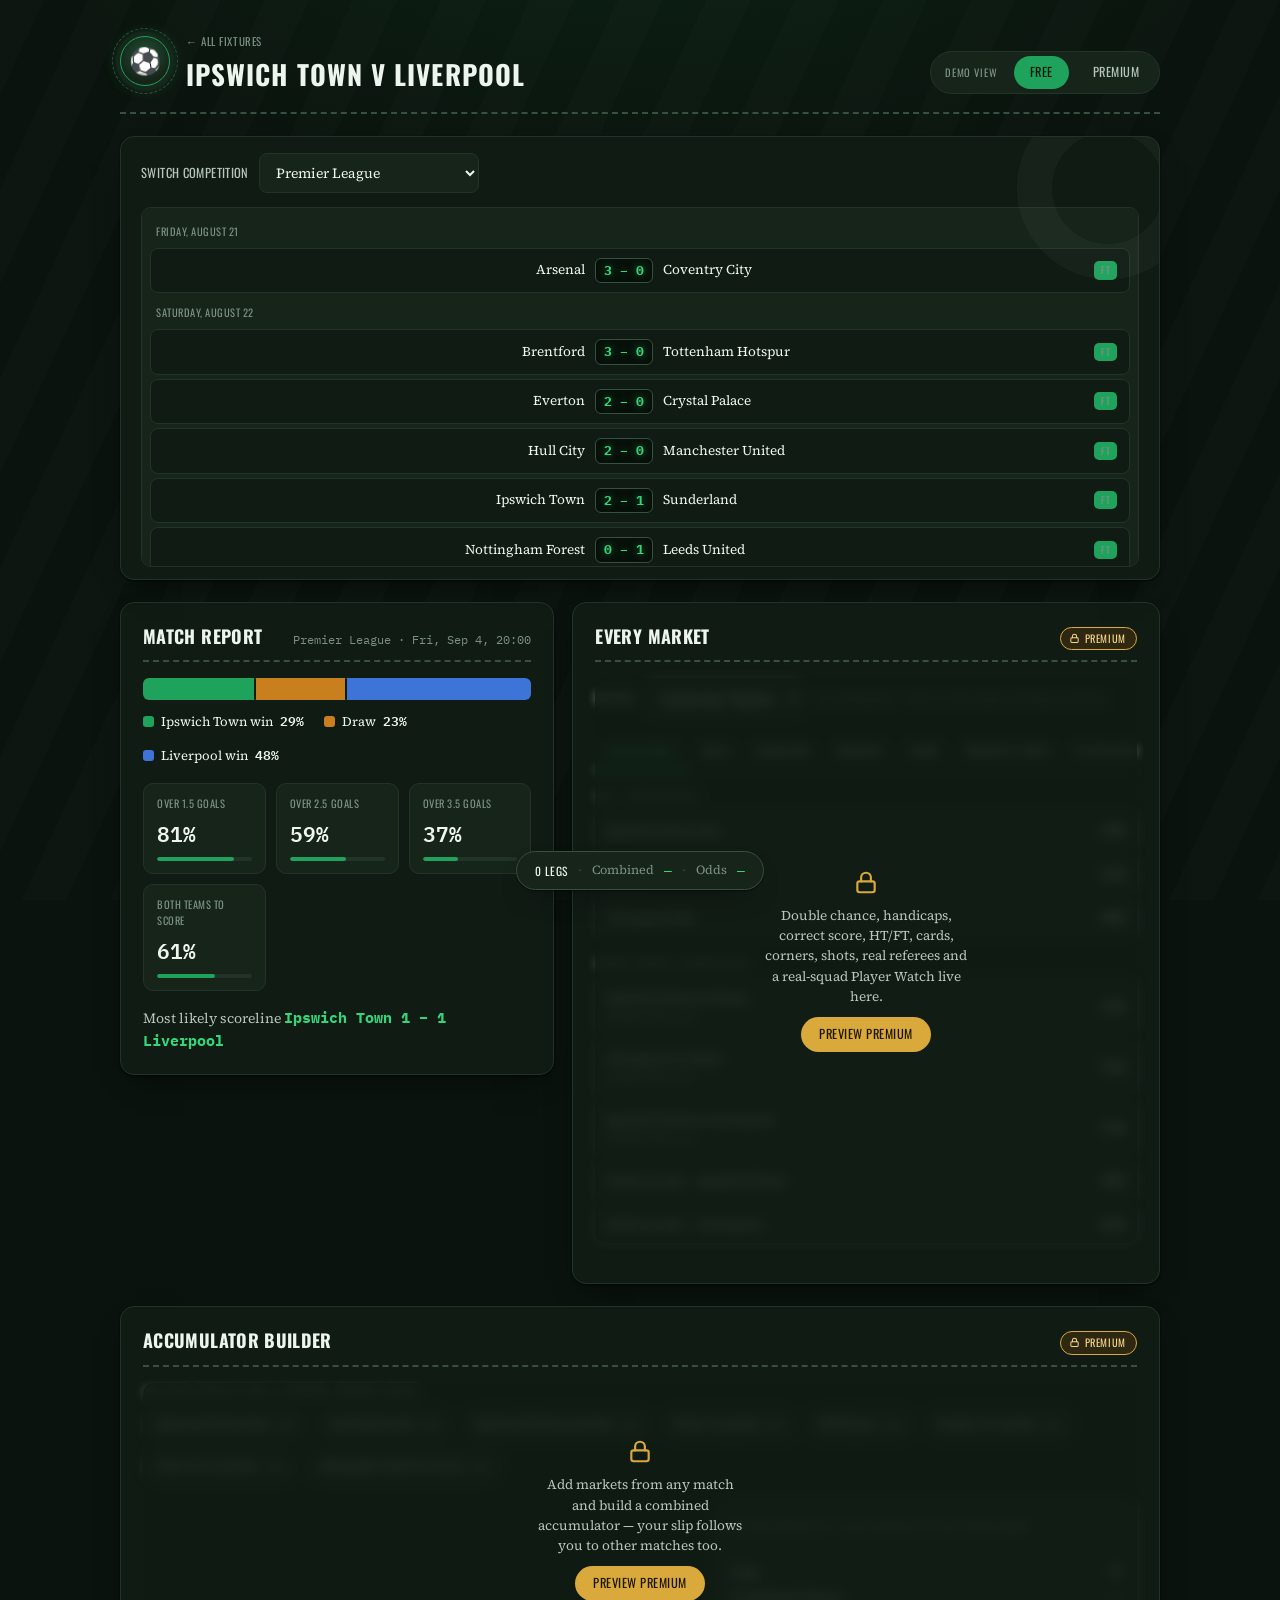
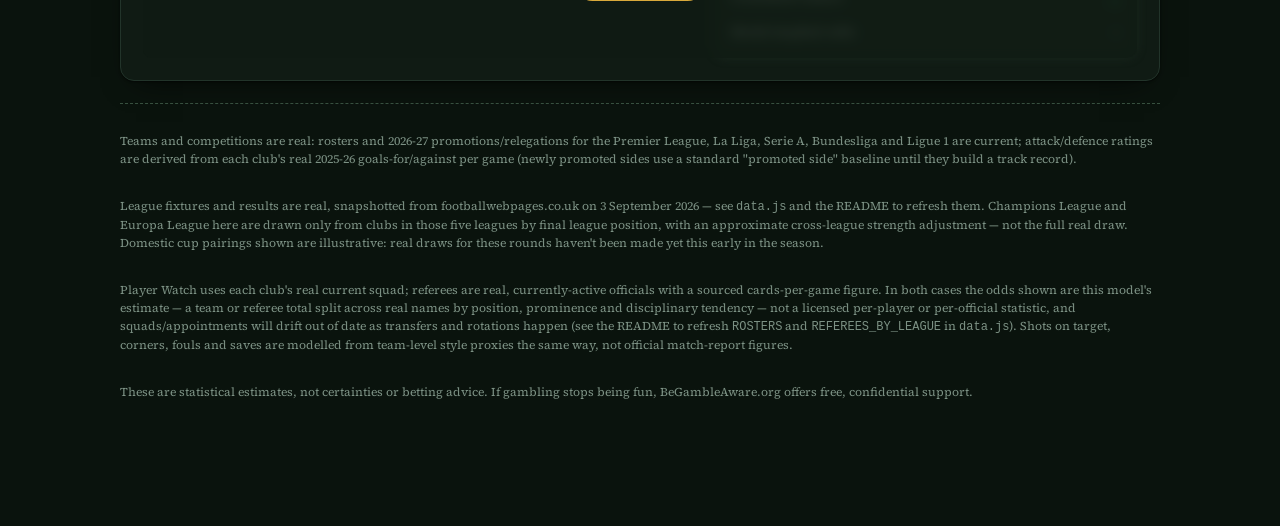
==== match.html @ a3dabf48 "Add files via upload" ====
<!doctype html>
<html lang="en">
<head>
<meta charset="utf-8">
<meta name="viewport" content="width=device-width, initial-scale=1">
<title>PitchCheck — match odds</title>
<meta name="description" content="Full match report and every modelled market — result, goals, scorelines, handicap, cards, corners, shots and a real-squad Player Watch — for one fixture.">
<link rel="icon" href="data:image/svg+xml,<svg xmlns=%22http://www.w3.org/2000/svg%22 viewBox=%220 0 100 100%22><text y=%22.9em%22 font-size=%2290%22>⚽</text></svg>">
<link rel="stylesheet" href="styles.css">
</head>
<body>
<div class="page" data-tier="free">

  <header class="masthead">
    <div class="brand">
      <a class="brand-mark brand-mark-link" href="index.html" aria-label="PitchCheck — back to fixtures">⚽</a>
      <div>
        <a class="site-nav-link" href="index.html">← All fixtures</a>
        <h1 id="pageTitle">PitchCheck</h1>
      </div>
    </div>
    <div class="tier-toggle" role="group" aria-label="Demo view">
      <span class="tier-toggle-label">Demo view</span>
      <button class="tier-btn" data-set-tier="free" aria-pressed="true">Free</button>
      <button class="tier-btn" data-set-tier="premium" aria-pressed="false">Premium</button>
    </div>
  </header>

  <section class="picker picker-compact">
    <div class="comp-row">
      <label for="compSelect">Switch competition</label>
      <select class="comp-select" id="compSelect"></select>
    </div>

    <div id="matchListWrap">
      <div class="match-list" id="matchList"></div>
    </div>

    <div id="teamPickWrap">
      <div class="matchup-row">
        <select class="team-select" id="homeSelect"></select>
        <span class="vs-mark">vs</span>
        <select class="team-select" id="awaySelect"></select>
        <button class="swap-btn" id="swapBtn" type="button" aria-label="Swap home and away">
          <svg viewBox="0 0 24 24" fill="none" stroke="currentColor" stroke-width="2" stroke-linecap="round" stroke-linejoin="round"><path d="M7 7h13l-4-4M17 17H4l4 4"/></svg>
        </button>
        <button class="cta-btn" id="freePickGo" type="button">View odds →</button>
      </div>
      <div class="rivalry-row" id="rivalryRow"></div>
    </div>
  </section>

  <main class="layout">
    <section class="panel panel-free" aria-labelledby="free-heading">
      <div class="panel-head">
        <h2 id="free-heading">Match Report</h2>
        <span class="panel-sub" id="freeSub"></span>
      </div>

      <div class="result-banner" id="resultBanner"></div>

      <div class="wdl-bar" id="wdlBar"></div>
      <ul class="wdl-legend" id="wdlLegend"></ul>

      <div class="stat-tiles" id="goalsTiles"></div>

      <p class="likely-score">Most likely scoreline <strong id="likelyScore">—</strong></p>
    </section>

    <section class="panel panel-premium" aria-labelledby="premium-heading">
      <div class="panel-head">
        <h2 id="premium-heading">Every Market</h2>
        <span class="badge-premium">
          <svg viewBox="0 0 24 24" fill="none" stroke="currentColor" stroke-width="2.2" stroke-linecap="round" stroke-linejoin="round"><rect x="4" y="10.5" width="16" height="10" rx="2"/><path d="M7.5 10.5V7a4.5 4.5 0 0 1 9 0v3.5"/></svg>
          Premium
        </span>
      </div>

      <div class="gate-wrap">
        <div class="gate-overlay">
          <svg viewBox="0 0 24 24" fill="none" stroke="currentColor" stroke-width="2" stroke-linecap="round" stroke-linejoin="round"><rect x="4" y="10.5" width="16" height="10" rx="2"/><path d="M7.5 10.5V7a4.5 4.5 0 0 1 9 0v3.5"/></svg>
          <p>Double chance, handicaps, correct score, HT/FT, cards, corners, shots, real referees and a real-squad Player Watch live here.</p>
          <button class="tier-btn" data-set-tier="premium" aria-pressed="false">Preview premium</button>
        </div>

        <div class="gate-content">
          <div class="field-row">
            <label for="refSelect">Referee</label>
            <select id="refSelect"></select>
            <span class="ref-hint" id="refHint"></span>
          </div>

          <div class="market-tabs" id="marketTabs" role="tablist"></div>

          <div class="market-panel active" data-panel="result">
            <p class="section-label">1X2 — match result</p>
            <ul class="mini-list" id="mrResult"></ul>
            <p class="section-label">Double chance &amp; draw no bet</p>
            <ul class="mini-list" id="mrDouble"></ul>
          </div>

          <div class="market-panel" data-panel="goals">
            <p class="section-label">Total goals</p>
            <p class="section-note">Under X.5 is 100% minus the Over figure shown.</p>
            <ul class="mini-list" id="mrGoals"></ul>
            <p class="section-label">Both teams to score</p>
            <ul class="mini-list" id="mrBtts"></ul>
            <p class="section-label">Team &amp; clean-sheet markets</p>
            <ul class="mini-list" id="mrTeamGoals"></ul>
          </div>

          <div class="market-panel" data-panel="scorelines">
            <p class="section-label">Correct score</p>
            <ol class="score-list" id="scoreList"></ol>
            <p class="section-label">Half-time / full-time</p>
            <div class="table-scroll"><table class="data-table" id="htftTable"></table></div>
            <p class="section-label">Scoreline grid</p>
            <div class="heatmap" id="heatmap"></div>
          </div>

          <div class="market-panel" data-panel="handicap">
            <p class="section-label">Asian handicap — home team line</p>
            <div class="table-scroll"><table class="data-table" id="hcapTable"></table></div>
          </div>

          <div class="market-panel" data-panel="cards">
            <p class="section-label">Match cards</p>
            <p class="section-note" id="cardsNote"></p>
            <div class="stat-tiles" id="cardsTiles"></div>
          </div>

          <div class="market-panel" data-panel="corners">
            <p class="section-label">Corners — combined</p>
            <div class="stat-tiles" id="cornersTiles"></div>
            <p class="section-label" id="cornersHomeLabel">Corners — home team</p>
            <div class="stat-tiles" id="cornersHomeTiles"></div>
            <p class="section-label" id="cornersAwayLabel">Corners — away team</p>
            <div class="stat-tiles" id="cornersAwayTiles"></div>
            <p class="section-label" id="sotHomeLabel">Shots on target — home team</p>
            <div class="stat-tiles" id="sotHomeTiles"></div>
            <p class="section-label" id="sotAwayLabel">Shots on target — away team</p>
            <div class="stat-tiles" id="sotAwayTiles"></div>
            <p class="section-label" id="savesHomeLabel">Goalkeeper saves — home</p>
            <div class="stat-tiles" id="savesHomeTiles"></div>
            <p class="section-label" id="savesAwayLabel">Goalkeeper saves — away</p>
            <div class="stat-tiles" id="savesAwayTiles"></div>
          </div>

          <div class="market-panel" data-panel="players">
            <p class="section-label">Player Watch</p>
            <p class="section-note">Real current squads. Each figure is this side's modelled total (goals, assists, shots on target, cards, fouls, times fouled, saves) split across the real squad by position and prominence — an estimate, not a licensed per-player statistic.</p>
            <div class="table-scroll">
              <table class="data-table" id="playersTable">
                <thead><tr>
                  <th>Player</th><th>Team</th>
                  <th class="pct">Score</th><th class="pct">Assist</th><th class="pct">2+ SOT</th>
                  <th class="pct">Booked</th><th class="pct">2+ Fouls</th><th class="pct">Fouled</th><th class="pct">Saves</th>
                </tr></thead>
                <tbody id="playersBody"></tbody>
              </table>
            </div>
          </div>
        </div>
      </div>
    </section>
  </main>

  <section class="panel acca" aria-labelledby="acca-heading">
    <div class="panel-head">
      <h2 id="acca-heading">Accumulator Builder</h2>
      <span class="badge-premium">
        <svg viewBox="0 0 24 24" fill="none" stroke="currentColor" stroke-width="2.2" stroke-linecap="round" stroke-linejoin="round"><rect x="4" y="10.5" width="16" height="10" rx="2"/><path d="M7.5 10.5V7a4.5 4.5 0 0 1 9 0v3.5"/></svg>
        Premium
      </span>
    </div>

    <div class="gate-wrap">
      <div class="gate-overlay">
        <svg viewBox="0 0 24 24" fill="none" stroke="currentColor" stroke-width="2" stroke-linecap="round" stroke-linejoin="round"><rect x="4" y="10.5" width="16" height="10" rx="2"/><path d="M7.5 10.5V7a4.5 4.5 0 0 1 9 0v3.5"/></svg>
        <p>Add markets from any match and build a combined accumulator — your slip follows you to other matches too.</p>
        <button class="tier-btn" data-set-tier="premium" aria-pressed="false">Preview premium</button>
      </div>

      <div class="gate-content">
        <p class="section-label" id="accaCurrentLabel">Add from the current match</p>
        <p class="acca-played-notice" id="accaPlayedNotice"></p>
        <div class="acca-add-row" id="accaMarkets"></div>
        <div class="acca-layout">
          <div></div>
          <div class="slip" id="slipFull">
            <h4>Bet slip</h4>
          </div>
        </div>
      </div>
    </div>
  </section>

  <footer class="site-footer">
    <p>Teams and competitions are real: rosters and 2026-27 promotions/relegations for the Premier League, La Liga, Serie A, Bundesliga and Ligue 1 are current; attack/defence ratings are derived from each club's real 2025-26 goals-for/against per game (newly promoted sides use a standard "promoted side" baseline until they build a track record).</p>
    <p>League fixtures and results are real, snapshotted from footballwebpages.co.uk on 3 September 2026 — see <code>data.js</code> and the README to refresh them. Champions League and Europa League here are drawn only from clubs in those five leagues by final league position, with an approximate cross-league strength adjustment — not the full real draw. Domestic cup pairings shown are illustrative: real draws for these rounds haven't been made yet this early in the season.</p>
    <p>Player Watch uses each club's real current squad; referees are real, currently-active officials with a sourced cards-per-game figure. In both cases the odds shown are this model's estimate — a team or referee total split across real names by position, prominence and disciplinary tendency — not a licensed per-player or per-official statistic, and squads/appointments will drift out of date as transfers and rotations happen (see the README to refresh <code>ROSTERS</code> and <code>REFEREES_BY_LEAGUE</code> in <code>data.js</code>). Shots on target, corners, fouls and saves are modelled from team-level style proxies the same way, not official match-report figures.</p>
    <p>These are statistical estimates, not certainties or betting advice. If gambling stops being fun, BeGambleAware.org offers free, confidential support.</p>
  </footer>

</div>

<div class="slip-bar-wrap" id="slipBarWrap">
  <div class="slip-bar-inner" id="slipBar"></div>
</div>

<script src="data.js"></script>
<script src="engine.js"></script>
<script src="acca.js"></script>
<script src="match.js"></script>
</body>
</html>
---- styles.css ----
@import url('https://fonts.googleapis.com/css2?family=Oswald:wght@400;500;600;700&family=Source+Serif+4:ital,wght@0,400;0,600;1,400&family=IBM+Plex+Mono:wght@400;500;600&display=swap');

/* PitchCheck — single committed dark identity (stadium-at-night / matchday
   programme). Palette validated for categorical CVD-safety with
   dataviz/scripts/validate_palette.js --mode dark --surface #101B14. */
:root{
  color-scheme: dark;
  --bg: #0A130D;
  --surface: #101B14;
  --surface-2: #16241A;
  --ink: #EEF5EF;
  --ink-secondary: #B6C6B9;
  --ink-muted: #7C9184;
  --hairline: #22342A;
  --hairline-strong: #37503F;

  --accent: #1FA35C;          /* home / pitch green */
  --accent-bright: #34D67C;   /* floodlit highlight */
  --accent-tint: #16281C;
  --draw: #C97F1E;            /* referee-card amber */
  --draw-tint: #2C2011;
  --away: #3E74D8;            /* away-kit blue */
  --away-tint: #16233A;
  --premium: #D9A93B;
  --premium-tint: #2E2712;
  --premium-ink: #F0D48A;
  --heat-lo: #16241A;
  --heat-hi: #34D67C;
  --card-yellow: #F2C230;
  --card-red: #E24B4E;

  --shadow: 0 1px 2px rgba(0,0,0,0.5), 0 12px 30px -16px rgba(0,0,0,0.85);
  --focus: #55E39B;
}

*{box-sizing:border-box;}
html,body{ background: var(--bg); }
body{
  color: var(--ink);
  font-family: 'Source Serif 4', Georgia, 'Times New Roman', serif;
  line-height: 1.5;
  margin: 0;
  /* faint mown-pitch stripes, purely decorative */
  background-image:
    repeating-linear-gradient(115deg, rgba(255,255,255,0.012) 0 40px, rgba(0,0,0,0.012) 40px 80px),
    radial-gradient(1100px 520px at 50% -12%, rgba(31,163,92,0.10), transparent 60%);
  background-attachment: fixed;
}
.mono{
  font-family: 'IBM Plex Mono', ui-monospace, SFMono-Regular, Menlo, monospace;
  font-variant-numeric: tabular-nums;
}
h1,h2,h3, .display{
  font-family: 'Oswald', 'Arial Narrow', sans-serif;
  text-transform: uppercase;
  letter-spacing: 0.02em;
  text-wrap: balance;
  color: var(--ink);
  margin: 0;
}
button, select{ font: inherit; }
a{ color: var(--accent-bright); }

.page{
  max-width: 1080px;
  margin: 0 auto;
  padding: 28px 20px 56px;
  display: flex;
  flex-direction: column;
  gap: 22px;
}

/* ---------- Masthead ---------- */
.masthead{
  position: relative;
  display:flex;
  justify-content: space-between;
  align-items: flex-end;
  gap: 20px;
  flex-wrap: wrap;
  padding-bottom: 18px;
  border-bottom: 2px dashed var(--hairline-strong);
}
.brand{ display:flex; align-items:center; gap:16px; }
.brand-mark{
  position: relative;
  font-size: 26px;
  line-height:1;
  width: 50px; height:50px;
  border-radius: 50%;
  background:
    radial-gradient(circle at 50% 38%, rgba(52,214,124,0.28), transparent 68%),
    var(--surface-2);
  display:grid; place-items:center;
  border: 1.5px solid var(--accent);
  box-shadow: 0 0 0 4px var(--accent-tint), 0 0 18px -2px rgba(52,214,124,0.45);
}
.brand-mark::after{
  /* centre-circle halfway-line motif */
  content:"";
  position:absolute; inset:-9px;
  border-radius:50%;
  border: 1px dashed var(--hairline-strong);
}
.brand h1{ font-size: 27px; font-weight:700; letter-spacing:0.04em; }
.tagline{
  margin: 3px 0 0;
  font-size: 13.5px;
  color: var(--ink-secondary);
  font-style: italic;
  max-width: 50ch;
}

.tier-toggle{
  display:flex; align-items:center; gap:8px;
  background: var(--surface-2);
  border: 1px solid var(--hairline);
  border-radius: 999px;
  padding: 4px;
}
.tier-toggle-label{
  font-family:'Oswald', sans-serif;
  font-size: 10.5px;
  letter-spacing: 0.08em;
  text-transform: uppercase;
  color: var(--ink-muted);
  padding: 0 8px 0 10px;
}
.tier-btn{
  border: none;
  background: transparent;
  color: var(--ink-secondary);
  padding: 7px 16px;
  border-radius: 999px;
  font-family: 'Oswald', sans-serif;
  font-size: 12.5px;
  letter-spacing: 0.04em;
  text-transform: uppercase;
  cursor: pointer;
}
.tier-btn[aria-pressed="true"]{
  background: var(--accent);
  color: #04170C;
}
.tier-btn:focus-visible, button:focus-visible, select:focus-visible{
  outline: 2px solid var(--focus);
  outline-offset: 2px;
}

/* ---------- Competition & matchup picker ---------- */
.picker{
  position: relative;
  background: var(--surface);
  border: 1px solid var(--hairline);
  border-radius: 14px;
  padding: 16px 20px;
  box-shadow: var(--shadow);
  display: flex;
  flex-direction: column;
  gap: 14px;
  overflow: hidden;
}
.picker::before{
  /* faint pitch markings watermark, top-right corner */
  content:"";
  position:absolute; top:-40px; right:-40px;
  width:180px; height:180px;
  border-radius:50%;
  border: 1px solid rgba(182,198,185,0.06);
  box-shadow: 0 0 0 34px rgba(182,198,185,0.045) inset;
  pointer-events:none;
}
.comp-row{ display:flex; align-items:center; gap:10px; flex-wrap:wrap; }
.comp-row label{ font-size:12.5px; color:var(--ink-secondary); font-family:'Oswald',sans-serif; text-transform:uppercase; letter-spacing:.03em; }
.comp-select{
  background: var(--surface-2);
  border: 1px solid var(--hairline);
  color: var(--ink);
  border-radius: 8px;
  padding: 8px 12px;
  font-size: 14px;
  min-width: 220px;
}
.comp-note{
  font-size: 12px; color: var(--ink-secondary); background: var(--surface-2);
  border: 1px solid var(--hairline); border-radius: 8px; padding: 8px 11px;
  display:none;
}
.comp-note.show{ display:block; }

/* ---------- Real match list ---------- */
.match-list{
  display:flex; flex-direction:column; gap:4px;
  max-height: 360px; overflow-y:auto;
  border: 1px solid var(--hairline); border-radius: 10px; padding: 8px;
  background: var(--surface-2);
}
.match-date-head{
  font-family:'Oswald',sans-serif; font-size:10.5px; text-transform:uppercase;
  letter-spacing:.05em; color:var(--ink-muted); padding: 8px 6px 4px;
}
.today-divider{
  font-family:'Oswald',sans-serif; font-size:10.5px; text-transform:uppercase;
  letter-spacing:.08em; color: var(--accent-bright); text-align:center;
  padding: 4px 0; margin: 2px 0;
  border-top: 1px dashed var(--hairline-strong); border-bottom: 1px dashed var(--hairline-strong);
}
.match-row{
  display:grid; grid-template-columns: 1fr auto 1fr auto;
  align-items:center; gap: 10px;
  background: var(--surface); border: 1px solid var(--hairline); border-radius: 8px;
  padding: 9px 12px; cursor:pointer; text-align:left; width:100%;
  font-size: 13.5px;
  color: var(--ink);
}
.match-row.active{ border-color: var(--accent); background: var(--accent-tint); }
.match-row .match-team.home{ text-align:right; }
.match-row .match-team.away{ text-align:left; }
.match-row .match-score{
  font-family:'IBM Plex Mono',monospace; font-weight:700; font-size:13px;
  color: var(--accent-bright);
  background: #071009; border:1px solid var(--hairline-strong); border-radius:6px; padding:2px 8px;
  text-shadow: 0 0 8px rgba(52,214,124,0.55);
}
.match-row .match-kickoff{
  font-family:'IBM Plex Mono',monospace; font-size:11.5px; color:var(--ink-muted);
  border:1px solid var(--hairline); border-radius:6px; padding:2px 8px;
}
.match-row .ft-pill{
  font-family:'Oswald',sans-serif; font-size:9.5px; letter-spacing:.05em;
  color: var(--ink-muted); justify-self:end;
}

.matchup-row{ display:flex; align-items:center; gap:10px; flex-wrap:wrap; }
.team-select{
  background: var(--surface-2);
  border: 1.5px solid var(--hairline);
  color: var(--ink);
  border-radius: 10px;
  padding: 9px 12px;
  font-size: 15px;
  font-family:'Oswald',sans-serif;
  flex: 1 1 220px;
  min-width: 160px;
}
.vs-mark{ font-family:'Oswald',sans-serif; font-size:12px; color:var(--ink-muted); flex:0 0 auto; }
.swap-btn{
  border: 1.5px solid var(--hairline);
  background: var(--surface-2);
  color: var(--ink);
  border-radius: 999px;
  width: 34px; height: 34px;
  display:grid; place-items:center;
  cursor:pointer; flex:0 0 auto;
}
.swap-btn svg{ width:15px; height:15px; }

.rivalry-row{ display:flex; align-items:center; gap:8px; flex-wrap:wrap; }
.rivalry-row .r-label{ font-size:11.5px; color:var(--ink-muted); font-family:'Oswald',sans-serif; text-transform:uppercase; letter-spacing:.04em; }
.rivalry-chip{
  border: 1px solid var(--hairline);
  background: var(--surface-2);
  color: var(--ink-secondary);
  border-radius: 999px;
  padding: 5px 12px;
  font-size: 12px;
  cursor:pointer;
}
.rivalry-chip:hover{ border-color: var(--accent); color: var(--ink); }

/* ---------- Layout / panels ---------- */
.layout{
  display:grid;
  grid-template-columns: minmax(0,0.85fr) minmax(0,1.15fr);
  gap: 18px;
  align-items: start;
}
@media (max-width: 860px){ .layout{ grid-template-columns: minmax(0,1fr); } }

.panel{
  min-width: 0;
  background: var(--surface);
  border: 1px solid var(--hairline);
  border-radius: 14px;
  padding: 20px 22px 22px;
  box-shadow: var(--shadow);
}
.panel-head{
  display:flex; align-items:baseline; justify-content:space-between; gap:10px;
  padding-bottom: 10px;
  border-bottom: 2px dashed var(--hairline-strong);
  margin-bottom: 16px;
}
.panel-head h2{ font-size: 18px; }
.panel-sub{ font-size: 12px; color: var(--ink-muted); font-family:'IBM Plex Mono', monospace; white-space:nowrap; }

.badge-premium{
  display:inline-flex; align-items:center; gap:5px;
  background: var(--premium-tint);
  color: var(--premium-ink);
  border: 1px solid var(--premium);
  border-radius: 999px;
  padding: 3px 10px 3px 8px;
  font-family:'Oswald', sans-serif;
  font-size: 10.5px;
  letter-spacing: 0.06em;
  text-transform: uppercase;
}
.badge-premium svg{ width:11px; height:11px; }

.panel-premium{ border-color: var(--hairline); }
[data-tier="premium"] .panel-premium{ border-color: var(--premium); }

.result-banner{
  display:none; align-items:center; gap:10px; flex-wrap:wrap;
  background: var(--accent-tint); border: 1px solid var(--accent);
  border-radius: 10px; padding: 10px 13px; margin-bottom: 16px;
}
.result-banner.show{ display:flex; }
.ft-pill{
  font-family:'Oswald',sans-serif; font-size:10px; letter-spacing:.06em; text-transform:uppercase;
  background: var(--accent); color:#04170C; border-radius:5px; padding:2px 7px;
}
.ft-pill.big{ font-size:11px; padding:3px 9px; }
.rb-score{ font-weight:700; font-size:14.5px; color: var(--accent-bright); }
.rb-note{ font-size:11.5px; color:var(--ink-secondary); font-style:italic; flex-basis:100%; }

/* ---------- W/D/L bar ---------- */
.wdl-bar{
  display:flex;
  gap: 2px;
  height: 22px;
  border-radius: 6px;
  overflow: hidden;
  margin-bottom: 12px;
  box-shadow: inset 0 0 0 1px var(--hairline);
}
.wdl-seg{ height:100%; }
.wdl-seg.home{ background: var(--accent); border-radius: 5px 0 0 5px; }
.wdl-seg.draw{ background: var(--draw); }
.wdl-seg.away{ background: var(--away); border-radius: 0 5px 5px 0; }

.wdl-legend{
  list-style:none; margin:0; padding:0;
  display:flex; flex-wrap:wrap; gap: 14px 20px;
  margin-bottom: 18px;
}
.wdl-legend li{ display:flex; align-items:center; gap:7px; font-size: 13px; }
.swatch{ width:11px; height:11px; border-radius:3px; flex:0 0 auto; }
.swatch.home{ background:var(--accent); } .swatch.draw{ background:var(--draw); } .swatch.away{ background:var(--away); }
.wdl-legend .pct{ margin-left:auto; font-weight:600; color:var(--ink); }

/* ---------- Stat tiles ---------- */
.stat-tiles{
  display:grid;
  grid-template-columns: repeat(auto-fit, minmax(112px,1fr));
  gap: 10px;
  margin-bottom: 16px;
}
.stat-tile{
  background: var(--surface-2);
  border: 1px solid var(--hairline);
  border-radius: 10px;
  padding: 12px 13px;
}
.stat-tile .label{
  font-size: 10.5px;
  letter-spacing: 0.05em;
  text-transform: uppercase;
  color: var(--ink-muted);
  font-family:'Oswald', sans-serif;
  margin-bottom: 6px;
}
.stat-tile .value{
  font-family:'IBM Plex Mono', monospace;
  font-size: 21px;
  font-weight:600;
  font-variant-numeric: tabular-nums;
}
.stat-tile .meter{
  height: 4px; border-radius:2px;
  background: var(--hairline);
  margin-top: 8px;
  overflow:hidden;
}
.stat-tile .meter > i{ display:block; height:100%; background: var(--accent); border-radius:2px; }
.stat-tile.premium-hue .meter > i{ background: var(--premium); }

/* cards tab: literal card-colour cue down the left edge */
#cardsTiles .stat-tile{ border-left: 3px solid var(--card-yellow); }
#cardsTiles .stat-tile .meter > i{ background: var(--card-yellow); }
/* corners tab: corner-flag cue */
#cornersTiles .stat-tile{ border-left: 3px solid var(--away); position:relative; }
#cornersTiles .stat-tile::after{
  content:""; position:absolute; top:8px; left:-3px;
  width:0; height:0; border-style:solid;
  border-width:7px 0 0 9px; border-color: transparent transparent transparent var(--away);
}

.likely-score{ font-size: 14px; color: var(--ink-secondary); margin: 0; }
.likely-score strong{ font-family:'IBM Plex Mono',monospace; color:var(--accent-bright); font-size:15px; }

/* ---------- Gating ---------- */
.gate-wrap{ position: relative; }
.gate-overlay{
  position:absolute; inset:0;
  display:none;
  flex-direction:column; align-items:center; justify-content:center;
  text-align:center; gap:10px;
  background: color-mix(in srgb, var(--surface) 82%, transparent);
  backdrop-filter: blur(5px);
  border-radius: 10px;
  padding: 24px;
  z-index: 2;
}
[data-tier="free"] .gate-overlay{ display:flex; }
[data-tier="free"] .gate-content{ filter: blur(4px); pointer-events:none; user-select:none; }
.gate-overlay svg{ width:26px; height:26px; color: var(--premium); }
.gate-overlay p{ max-width: 30ch; font-size: 13.5px; color: var(--ink-secondary); margin:0; }
.gate-overlay .tier-btn{
  background: var(--premium); color:#1B1500; padding:8px 18px;
}

.field-row{ display:flex; align-items:center; gap:10px; margin-bottom:16px; flex-wrap:wrap; }
.field-row label{ font-size:12.5px; color:var(--ink-secondary); font-family:'Oswald',sans-serif; text-transform:uppercase; letter-spacing:.03em; }
select{
  background: var(--surface-2);
  border: 1px solid var(--hairline);
  color: var(--ink);
  border-radius: 8px;
  padding: 7px 10px;
}
.ref-hint{ font-size:11.5px; color:var(--ink-muted); }

/* ---------- Market tabs ---------- */
.market-tabs{
  display:flex; gap:2px; overflow-x:auto;
  margin-bottom:16px; border-bottom:1px solid var(--hairline);
}
.market-tab{
  flex:0 0 auto; background:transparent; border:none;
  border-bottom:2px solid transparent;
  color:var(--ink-secondary); padding:8px 11px 9px;
  font-family:'Oswald',sans-serif; font-size:11.5px;
  text-transform:uppercase; letter-spacing:.04em; cursor:pointer;
  white-space:nowrap;
}
.market-tab[aria-selected="true"]{ color:var(--accent-bright); border-bottom-color:var(--accent-bright); }
.market-panel{ display:none; }
.market-panel.active{ display:block; }

.section-label{
  font-size: 11px; text-transform:uppercase; letter-spacing:.06em;
  color: var(--ink-muted); font-family:'Oswald',sans-serif;
  margin: 4px 0 8px;
}
.section-note{ font-size:12px; color:var(--ink-muted); margin:-4px 0 10px; font-style:italic; }

.mini-list{ list-style:none; margin:0 0 18px; padding:0; display:flex; flex-direction:column; gap:6px; }
.mini-list li{
  display:flex; justify-content:space-between; align-items:center; gap:10px;
  font-size:13px; padding:8px 11px; background:var(--surface-2);
  border:1px solid var(--hairline); border-radius:8px;
}
.mini-list li .v{ font-family:'IBM Plex Mono',monospace; font-weight:600; white-space:nowrap; }
.mini-list li .sub{ display:block; color:var(--ink-muted); font-size:11px; font-style:italic; margin-top:1px; }

/* ---------- Data tables ---------- */
.data-table{ width:100%; border-collapse:collapse; font-size: 12.5px; margin-bottom: 18px; }
.data-table th{
  text-align:left; font-family:'Oswald',sans-serif; font-size:10.5px;
  text-transform:uppercase; letter-spacing:.05em; color:var(--ink-muted);
  padding: 0 8px 6px 0; border-bottom: 1px solid var(--hairline);
  font-weight: 500;
}
.data-table td{ padding: 7px 8px 7px 0; border-bottom: 1px solid var(--hairline); font-family:'IBM Plex Mono',monospace; }
.data-table td.pct, .data-table td.num{ text-align:right; font-weight:600; }
.data-table td.center{ text-align:center; }
.data-table td.hi{ background: var(--accent-tint); font-weight:700; border-radius:4px; color: var(--accent-bright); }
.pos-tag{
  font-family:'IBM Plex Mono',monospace; font-size:10px;
  color: var(--ink-muted); background:var(--surface-2);
  border:1px solid var(--hairline); border-radius:4px; padding:1px 5px;
}
.pos-tag.gk{ color:var(--premium-ink); border-color:var(--premium); }
.pos-tag.def{ color:var(--away); border-color:var(--away); }
.pos-tag.mid{ color:var(--draw); border-color:var(--draw); }
.pos-tag.fwd{ color:var(--accent-bright); border-color:var(--accent); }

.player-name{ font-family:'Source Serif 4', Georgia, serif; font-weight:600; color:var(--ink); }
.ref-name{ font-family:'Source Serif 4', Georgia, serif; font-weight:600; }

/* ---------- Correct-score list ---------- */
.score-list{ list-style:none; margin:0 0 18px; padding:0; display:flex; flex-direction:column; gap:5px; }
.score-list li{ display:flex; align-items:center; gap:10px; font-size:13px; padding: 4px 0; }
.score-list .rank{ width:15px; color:var(--ink-muted); font-family:'IBM Plex Mono',monospace; font-size:11px; }
.score-list .sc{ font-family:'IBM Plex Mono',monospace; font-weight:600; width:44px; }
.score-list .bar{ flex:1; height:6px; background:var(--hairline); border-radius:3px; overflow:hidden; }
.score-list .bar > i{ display:block; height:100%; background:var(--accent); }
.score-list .p{ width:42px; text-align:right; font-family:'IBM Plex Mono',monospace; color:var(--ink-secondary); }

/* ---------- Heatmap ---------- */
.heatmap-wrap{ margin-bottom: 6px; }
.heatmap{
  display:grid;
  grid-template-columns: 26px repeat(5, 1fr);
  gap: 2px;
  max-width: 320px;
}
.hm-cell, .hm-axis{
  aspect-ratio: 1;
  display:grid; place-items:center;
  font-family:'IBM Plex Mono',monospace;
  font-size: 10.5px;
  border-radius: 4px;
}
.hm-axis{ color: var(--ink-muted); font-size: 10px; background:transparent; }
.hm-corner{ background:transparent; }

/* ---------- Acca ---------- */
.acca-add-row{ display:flex; flex-wrap:wrap; gap:7px; margin-bottom: 16px; }
.market-btn{
  border: 1px solid var(--hairline);
  background: var(--surface-2);
  color: var(--ink);
  border-radius: 999px;
  padding: 7px 13px;
  font-size: 12.5px;
  cursor:pointer;
  display:flex; align-items:center; gap:6px;
}
.market-btn .p{ color: var(--ink-muted); font-family:'IBM Plex Mono',monospace; font-size:11.5px; }
.market-btn[aria-pressed="true"]{ background: var(--accent); border-color:var(--accent); color:#04170C; }
.market-btn[aria-pressed="true"] .p{ color: rgba(4,23,12,0.75); }

.acca-played-notice{ font-size:13px; color:var(--ink-secondary); font-style:italic; display:none; margin-bottom:16px; }
.acca-played-notice.show{ display:block; }

.acca-layout{ display:grid; grid-template-columns: 1.3fr 1fr; gap: 22px; }
@media (max-width: 780px){ .acca-layout{ grid-template-columns: 1fr; } }

.slip{
  background: var(--surface-2);
  border: 1px solid var(--hairline);
  border-radius: 12px;
  padding: 16px;
  display:flex; flex-direction:column; gap:12px;
  position: sticky; top: 12px;
}
.slip h4{ font-family:'Oswald',sans-serif; font-size:13px; color:var(--ink-secondary); margin:0; font-weight:500; }
.slip-legs{ list-style:none; margin:0; padding:0; display:flex; flex-direction:column; gap:8px; min-height: 20px; }
.slip-legs .empty{ font-size:12.5px; color:var(--ink-muted); font-style:italic; }
.slip-leg{
  display:flex; align-items:center; gap:8px;
  background: var(--surface); border:1px solid var(--hairline); border-radius:8px;
  padding: 7px 9px; font-size: 12.5px;
}
.slip-leg .txt{ flex:1; }
.slip-leg .p{ font-family:'IBM Plex Mono',monospace; color:var(--ink-muted); }
.slip-leg button{
  border:none; background:transparent; color:var(--ink-muted); cursor:pointer; font-size:15px; line-height:1; padding:2px;
}
.slip-result{ border-top: 1px solid var(--hairline); padding-top:12px; display:flex; flex-direction:column; gap:6px; }
.slip-result .row{ display:flex; justify-content:space-between; font-size:13px; }
.slip-result .row .v{ font-family:'IBM Plex Mono',monospace; font-weight:600; }
.slip-result .row.big .v{ font-size:19px; color:var(--accent-bright); }
.slip-note{ font-size:11px; color:var(--ink-muted); display:none; }
.slip-note.show{ display:block; }
.slip-clear{
  align-self:flex-start; border:1px solid var(--hairline); background:transparent; color:var(--ink-muted);
  border-radius:999px; padding:6px 12px; font-size:11.5px; cursor:pointer; font-family:'Oswald',sans-serif;
  text-transform:uppercase; letter-spacing:.04em;
}
.slip-clear:hover{ border-color:var(--hairline-strong); color:var(--ink); }

/* ---------- Multi-page nav / hub / match-switcher extras ---------- */
.brand-mark-link{ text-decoration:none; }
.site-nav-link{
  display:inline-block; font-family:'Oswald',sans-serif; font-size:11px; letter-spacing:.05em;
  text-transform:uppercase; color:var(--ink-muted); text-decoration:none; margin-bottom:4px;
}
.site-nav-link:hover{ color:var(--accent-bright); }
.hub-note{ padding:16px 22px; }
.hub-note p{ margin:0; font-size:13.5px; color:var(--ink-secondary); }
.picker-compact{ padding-bottom:12px; }
.cta-btn{
  border:1px solid var(--accent); background:var(--accent); color:#04170C;
  border-radius:999px; padding:9px 16px; font-family:'Oswald',sans-serif; font-size:12.5px;
  letter-spacing:.03em; text-transform:uppercase; cursor:pointer; flex:0 0 auto; white-space:nowrap;
}
.cta-btn:hover{ background:var(--accent-bright); border-color:var(--accent-bright); }
a.match-row, a.rivalry-chip{ text-decoration:none; color:var(--ink); }
a.match-row .match-team{ color:var(--ink); }
.table-scroll{ overflow-x:auto; margin-bottom:18px; }
.table-scroll .data-table{ margin-bottom:0; min-width:640px; }
#playersTable{ min-width:820px; }

/* ---------- Shared acca sticky bar ---------- */
.slip-bar-wrap{
  position: sticky; bottom:0; left:0; right:0; z-index:20;
  display:flex; justify-content:center;
  padding: 10px 16px calc(10px + env(safe-area-inset-bottom));
  pointer-events:none;
}
.slip-bar-inner{ pointer-events:auto; }
.slip-bar{
  display:flex; align-items:center; gap:10px; flex-wrap:wrap;
  background: var(--surface-2); border:1px solid var(--hairline-strong); border-radius:999px;
  padding:9px 18px; box-shadow: var(--shadow); font-size:12.5px; color:var(--ink-secondary);
}
.slip-bar.has-legs{ border-color: var(--accent); }
.slip-bar .sb-count{ font-family:'Oswald',sans-serif; text-transform:uppercase; letter-spacing:.04em; color:var(--ink); font-size:11.5px; }
.slip-bar .sb-sep{ color:var(--hairline-strong); }
.slip-bar .sb-label{ color:var(--ink-muted); }
.slip-bar .sb-v{ font-weight:600; color:var(--accent-bright); }

/* ---------- Footer ---------- */
.site-footer{
  border-top: 1px dashed var(--hairline-strong);
  padding-top: 16px;
  font-size: 12px;
  color: var(--ink-muted);
  display:flex; flex-direction:column; gap:5px;
}

@media (prefers-reduced-motion: reduce){
  *{ transition: none !important; animation: none !important; }
}
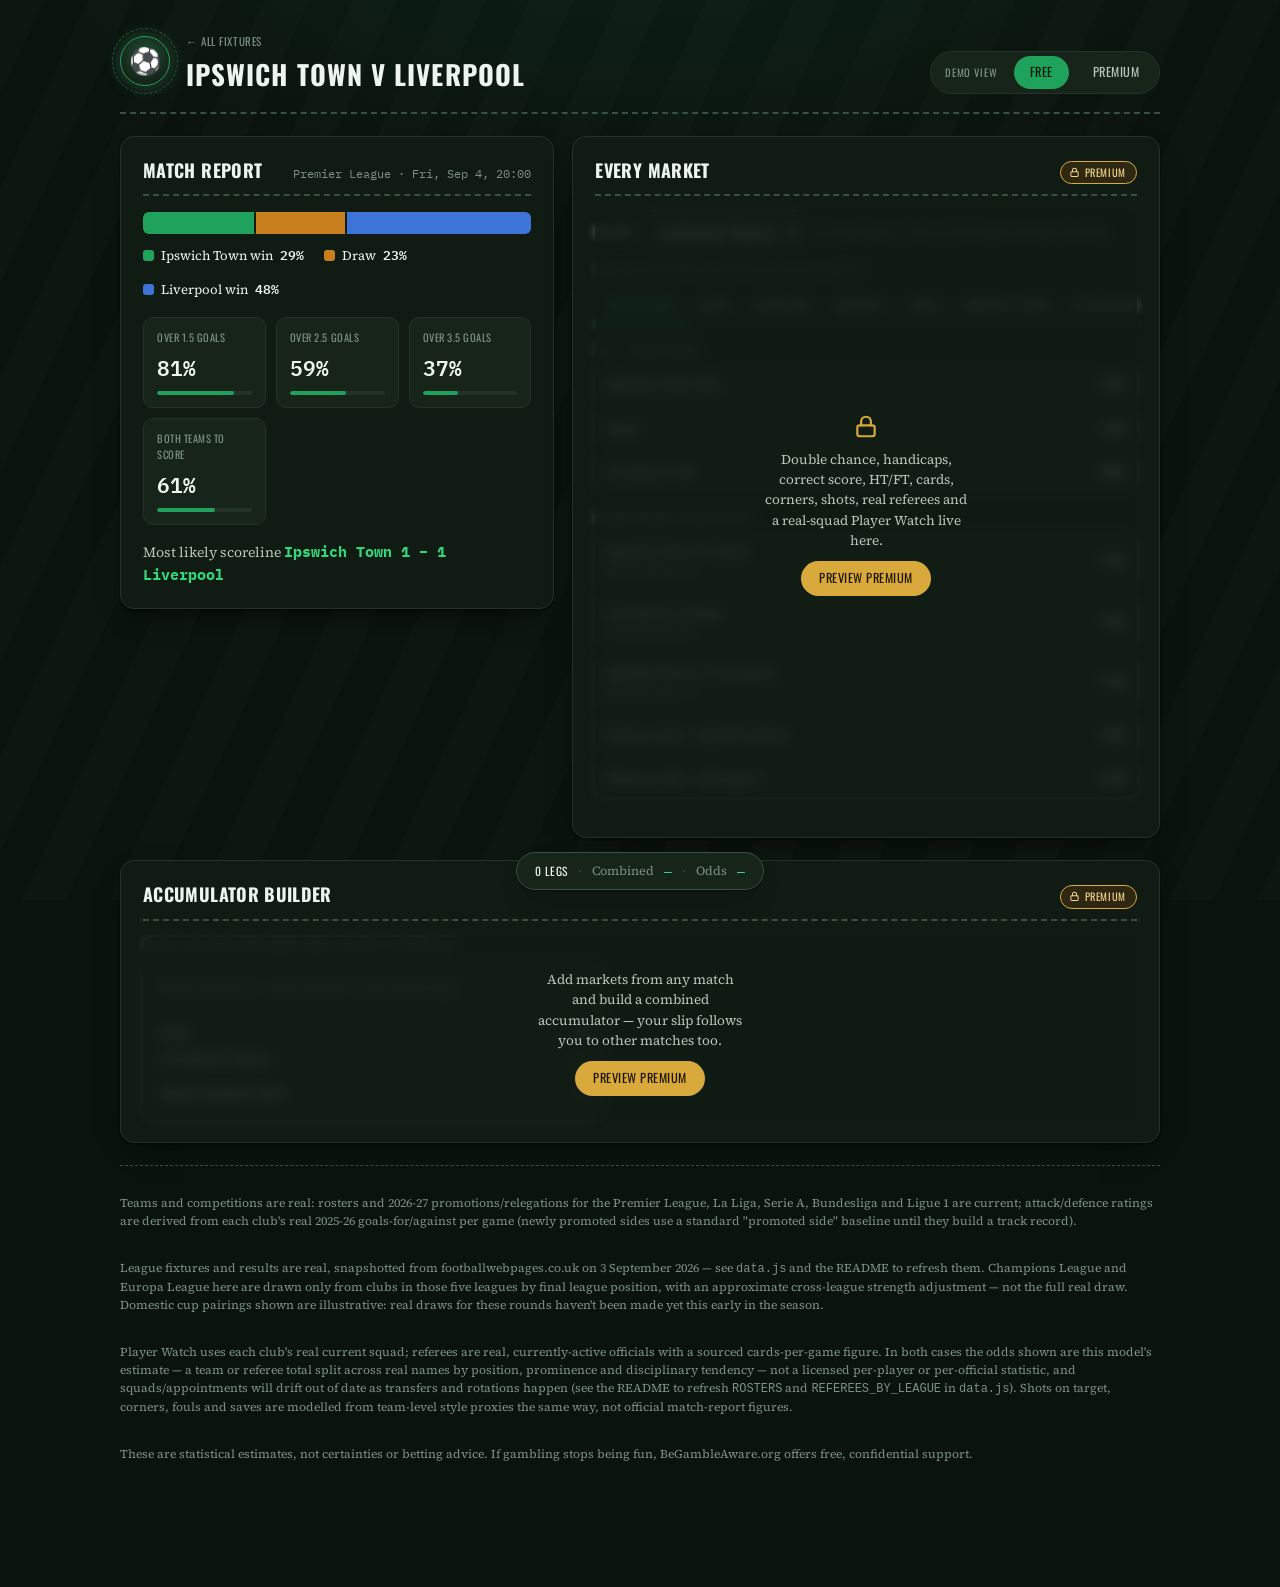
==== commit 3d475276: "Add files via upload" ====
--- a/match.html
+++ b/match.html
@@ -25,30 +25,6 @@
       <button class="tier-btn" data-set-tier="premium" aria-pressed="false">Premium</button>
     </div>
   </header>
-
-  <section class="picker picker-compact">
-    <div class="comp-row">
-      <label for="compSelect">Switch competition</label>
-      <select class="comp-select" id="compSelect"></select>
-    </div>
-
-    <div id="matchListWrap">
-      <div class="match-list" id="matchList"></div>
-    </div>
-
-    <div id="teamPickWrap">
-      <div class="matchup-row">
-        <select class="team-select" id="homeSelect"></select>
-        <span class="vs-mark">vs</span>
-        <select class="team-select" id="awaySelect"></select>
-        <button class="swap-btn" id="swapBtn" type="button" aria-label="Swap home and away">
-          <svg viewBox="0 0 24 24" fill="none" stroke="currentColor" stroke-width="2" stroke-linecap="round" stroke-linejoin="round"><path d="M7 7h13l-4-4M17 17H4l4 4"/></svg>
-        </button>
-        <button class="cta-btn" id="freePickGo" type="button">View odds →</button>
-      </div>
-      <div class="rivalry-row" id="rivalryRow"></div>
-    </div>
-  </section>
 
   <main class="layout">
     <section class="panel panel-free" aria-labelledby="free-heading">
@@ -89,6 +65,8 @@
             <select id="refSelect"></select>
             <span class="ref-hint" id="refHint"></span>
           </div>
+
+          <p class="section-note pick-hint">Tap any value below to add it to your accumulator.</p>
 
           <div class="market-tabs" id="marketTabs" role="tablist"></div>
 
@@ -184,9 +162,7 @@
       <div class="gate-content">
         <p class="section-label" id="accaCurrentLabel">Add from the current match</p>
         <p class="acca-played-notice" id="accaPlayedNotice"></p>
-        <div class="acca-add-row" id="accaMarkets"></div>
-        <div class="acca-layout">
-          <div></div>
+        <div class="acca-layout single">
           <div class="slip" id="slipFull">
             <h4>Bet slip</h4>
           </div>
--- a/styles.css
+++ b/styles.css
@@ -518,7 +518,6 @@
 .hm-corner{ background:transparent; }
 
 /* ---------- Acca ---------- */
-.acca-add-row{ display:flex; flex-wrap:wrap; gap:7px; margin-bottom: 16px; }
 .market-btn{
   border: 1px solid var(--hairline);
   background: var(--surface-2);
@@ -538,6 +537,39 @@
 
 .acca-layout{ display:grid; grid-template-columns: 1.3fr 1fr; gap: 22px; }
 @media (max-width: 780px){ .acca-layout{ grid-template-columns: 1fr; } }
+.acca-layout.single{ display:block; }
+.acca-layout.single .slip{ max-width: 460px; }
+@media (max-width: 780px){ .acca-layout.single .slip{ max-width:none; } }
+
+/* ---------- Clickable market values (Every Market -> acca) ---------- */
+.pick-hint{ margin-top:-8px; }
+.pickable{ cursor:pointer; transition: background-color .12s ease, border-color .12s ease, color .12s ease, outline-color .12s ease; }
+.pickable:focus-visible{ outline: 2px solid var(--focus); outline-offset: 2px; }
+
+.mini-list li.pickable:hover{ border-color: var(--accent); }
+.mini-list li.picked{ background: var(--accent); border-color: var(--accent); color:#04170C; }
+.mini-list li.picked .v{ color:#04170C; }
+.mini-list li.picked .sub{ color: rgba(4,23,12,0.72); }
+
+.stat-tile.pickable:hover{ border-color: var(--accent); }
+.stat-tile.picked{ background: var(--accent); border-color: var(--accent); }
+.stat-tile.picked .label{ color: rgba(4,23,12,0.78); }
+.stat-tile.picked .value{ color:#04170C; }
+.stat-tile.picked .meter{ background: rgba(4,23,12,0.25); }
+.stat-tile.picked .meter > i{ background:#04170C; }
+
+.score-list li.pickable{ border-radius:6px; padding: 4px 6px; margin: 0 -6px; }
+.score-list li.pickable:hover{ background: var(--surface-2); }
+.score-list li.picked{ background: var(--accent); color:#04170C; }
+.score-list li.picked .rank, .score-list li.picked .sc, .score-list li.picked .p{ color:#04170C; }
+.score-list li.picked .bar{ background: rgba(4,23,12,0.25); }
+.score-list li.picked .bar > i{ background:#04170C; }
+
+.data-table td.pickable:hover{ background: var(--surface-2); }
+.data-table td.picked{ background: var(--accent); color:#04170C; font-weight:700; border-radius:4px; }
+
+.hm-cell.pickable:hover{ outline: 2px solid var(--ink-muted); outline-offset:-2px; }
+.hm-cell.picked{ outline: 2px solid var(--accent-bright); outline-offset:-2px; }
 
 .slip{
   background: var(--surface-2);
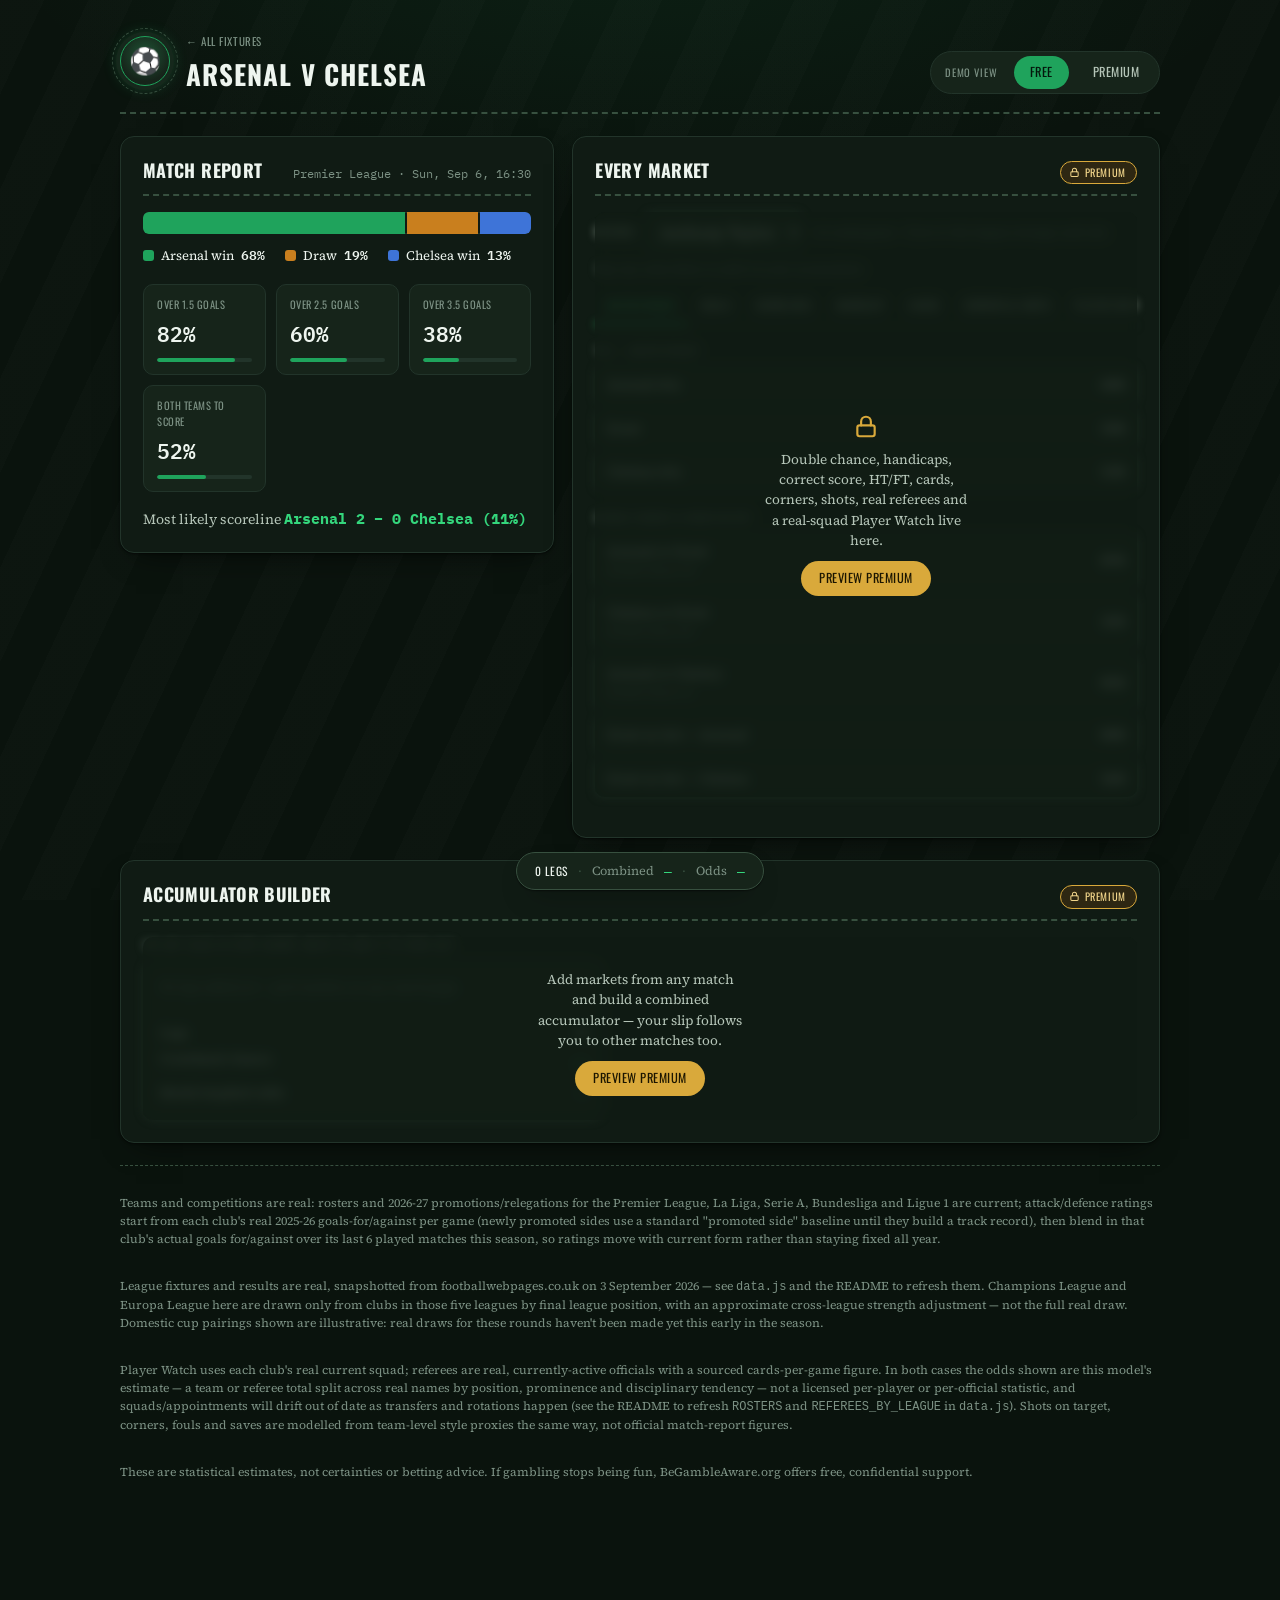
==== commit a13a6c5e: "Add files via upload" ====
--- a/match.html
+++ b/match.html
@@ -172,7 +172,7 @@
   </section>
 
   <footer class="site-footer">
-    <p>Teams and competitions are real: rosters and 2026-27 promotions/relegations for the Premier League, La Liga, Serie A, Bundesliga and Ligue 1 are current; attack/defence ratings are derived from each club's real 2025-26 goals-for/against per game (newly promoted sides use a standard "promoted side" baseline until they build a track record).</p>
+    <p>Teams and competitions are real: rosters and 2026-27 promotions/relegations for the Premier League, La Liga, Serie A, Bundesliga and Ligue 1 are current; attack/defence ratings start from each club's real 2025-26 goals-for/against per game (newly promoted sides use a standard "promoted side" baseline until they build a track record), then blend in that club's actual goals for/against over its last 6 played matches this season, so ratings move with current form rather than staying fixed all year.</p>
     <p>League fixtures and results are real, snapshotted from footballwebpages.co.uk on 3 September 2026 — see <code>data.js</code> and the README to refresh them. Champions League and Europa League here are drawn only from clubs in those five leagues by final league position, with an approximate cross-league strength adjustment — not the full real draw. Domestic cup pairings shown are illustrative: real draws for these rounds haven't been made yet this early in the season.</p>
     <p>Player Watch uses each club's real current squad; referees are real, currently-active officials with a sourced cards-per-game figure. In both cases the odds shown are this model's estimate — a team or referee total split across real names by position, prominence and disciplinary tendency — not a licensed per-player or per-official statistic, and squads/appointments will drift out of date as transfers and rotations happen (see the README to refresh <code>ROSTERS</code> and <code>REFEREES_BY_LEAGUE</code> in <code>data.js</code>). Shots on target, corners, fouls and saves are modelled from team-level style proxies the same way, not official match-report figures.</p>
     <p>These are statistical estimates, not certainties or betting advice. If gambling stops being fun, BeGambleAware.org offers free, confidential support.</p>
